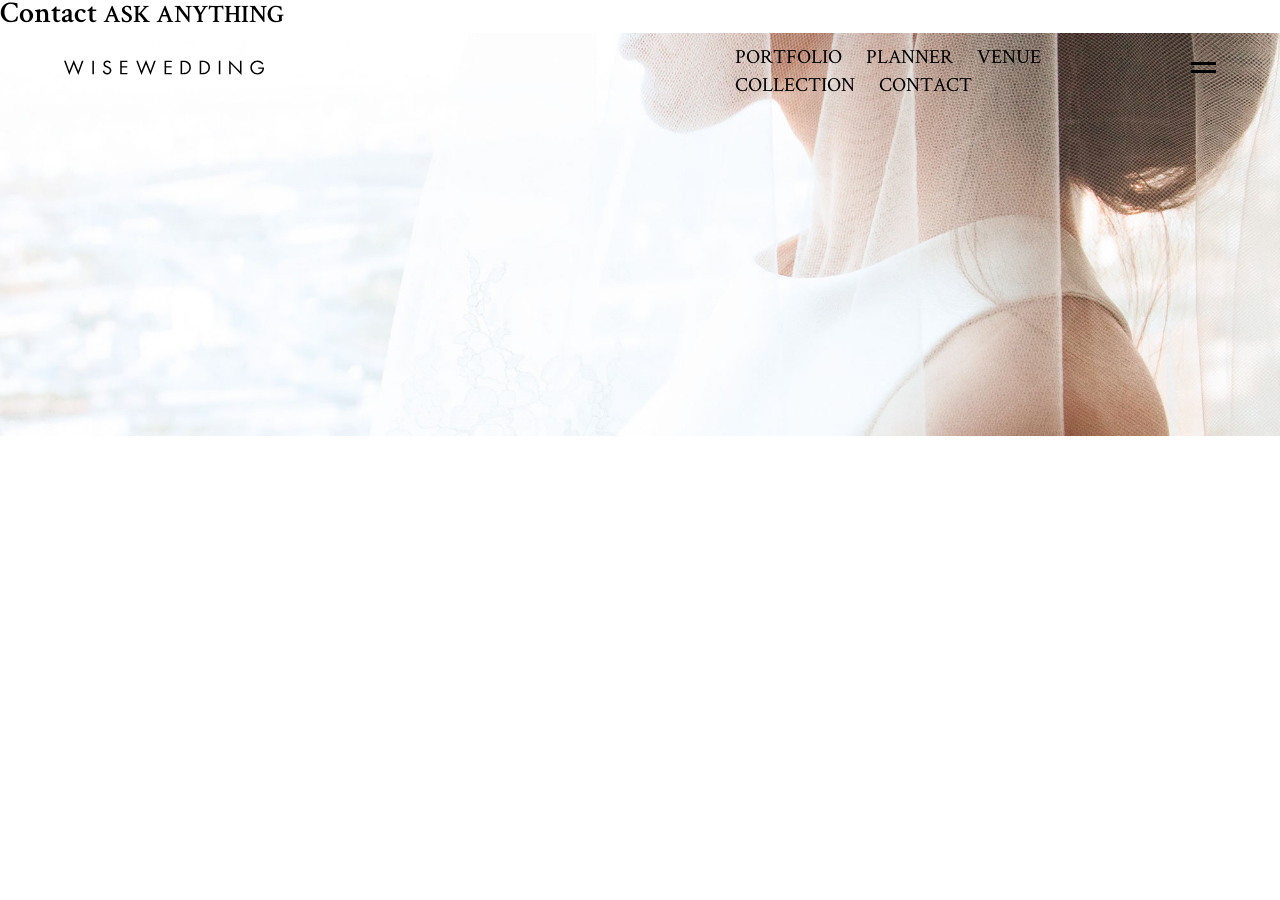
==== contact.html @ 1fada4c6 "2" ====
<!DOCTYPE html>
<html lang="en">
<head>
    <meta charset="UTF-8">
    <meta http-equiv="X-UA-Compatible" content="IE=edge">
    <meta name="viewport" content="width=device-width, initial-scale=1.0">
    <title>Document</title>
    <link href="css/contact.css" rel="stylesheet">
</head>
<body>

    <header>
        <div class="head">
            <h1><a href="#">LOGO</a></h1>
            <nav>
                <a href="#">PORTFOLIO</a>
                <a href="#">PLANNER</a>
                <a href="#">VENUE</a>
                <a href="#">COLLECTION</a>
                <a href="#">CONTACT</a>
            </nav>
            <div class="burger-menu">
                <span></span>
                <span></span>
            </div>
        </div>
    </header>
    <main>
        <div class="intro">
            <div class="contact">
                <h2>
                    Contact
                    <small>ASK ANYTHING</small>
                </h2>
            </div>
            <img src="img/img_intro.jpg" alt="사진1">
        </div>






    </main>
    <footer></footer>
</body>
</html>
---- css/contact.css ----
@font-face {
  font-family: WiseDidot;
  src: url(../font/39D93B_0_0.woff) format("woff");
  font-style: normal;
  font-weight: 500;
}

@font-face {
  font-family: "Crimson Text";
  src: url(../font/CrimsonText-Regular.woff) format("woff");
  font-style: normal;
  font-weight: 400;
}

@font-face {
  font-family: "Crimson Text";
  src: url(../font/CrimsonText-SemiBold.woff) format("woff");
  font-style: normal;
  font-weight: 500;
}

@font-face {
  font-family: "Noto Serif KR";
  src: url(../font/SourceHanSerifKR-Regular_subset.woff) format("woff");
  font-style: normal;
  font-weight: 400;
}

* {
  -webkit-box-sizing: border-box;
          box-sizing: border-box;
  font-family: "Crimson Text", "Noto Serif KR";
}

html, body {
  margin: 0;
  font-size: 20px;
}

h1, h2, h3, h4, h5, h6, figure, p {
  margin: 0;
}

a {
  text-decoration: none;
}

ul, li {
  list-style-type: none;
  padding: 0;
  margin: 0;
}

img {
  vertical-align: middle;
}

table {
  border-collapse: collapse;
}

header {
  position: fixed;
  left: 0;
  top: 0;
  width: 100%;
  padding: 30px 0;
  z-index: 9;
}

header .head {
  width: 90%;
  margin: 0 auto;
  display: -webkit-box;
  display: -ms-flexbox;
  display: flex;
  -webkit-box-pack: justify;
      -ms-flex-pack: justify;
          justify-content: space-between;
  -webkit-box-align: center;
      -ms-flex-align: center;
          align-items: center;
}

header .head h1 a {
  color: #fff;
  background: url("../img/img_logo1.svg") no-repeat;
  font-size: 0;
  width: 200px;
  height: 50px;
  display: inline-block;
}

header .head nav {
  margin-left: 40%;
}

header .head nav a {
  color: #000;
  padding: 10px;
}

header .head .burger-menu span {
  display: block;
  border-top: 3px solid #000;
  width: 25px;
  height: 8px;
}

main .intro img {
  width: 100%;
}
/*# sourceMappingURL=contact.css.map */
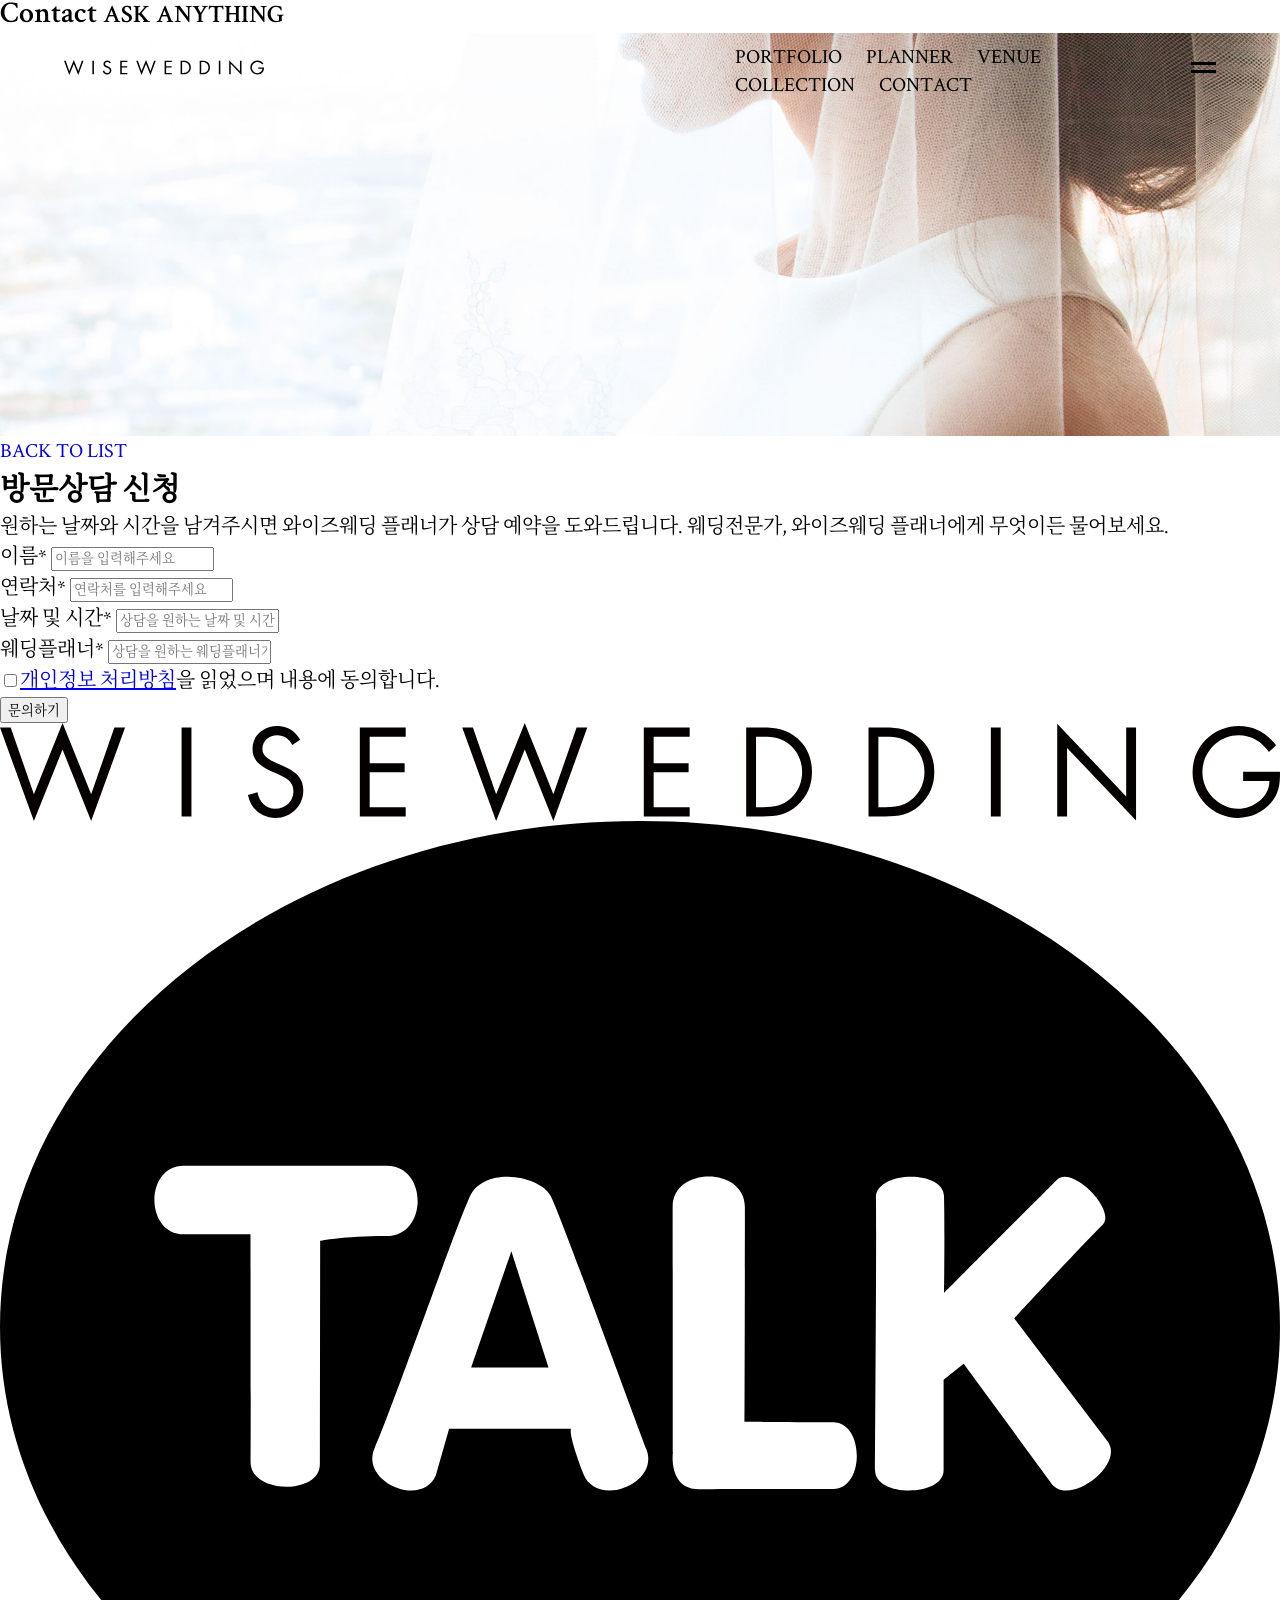
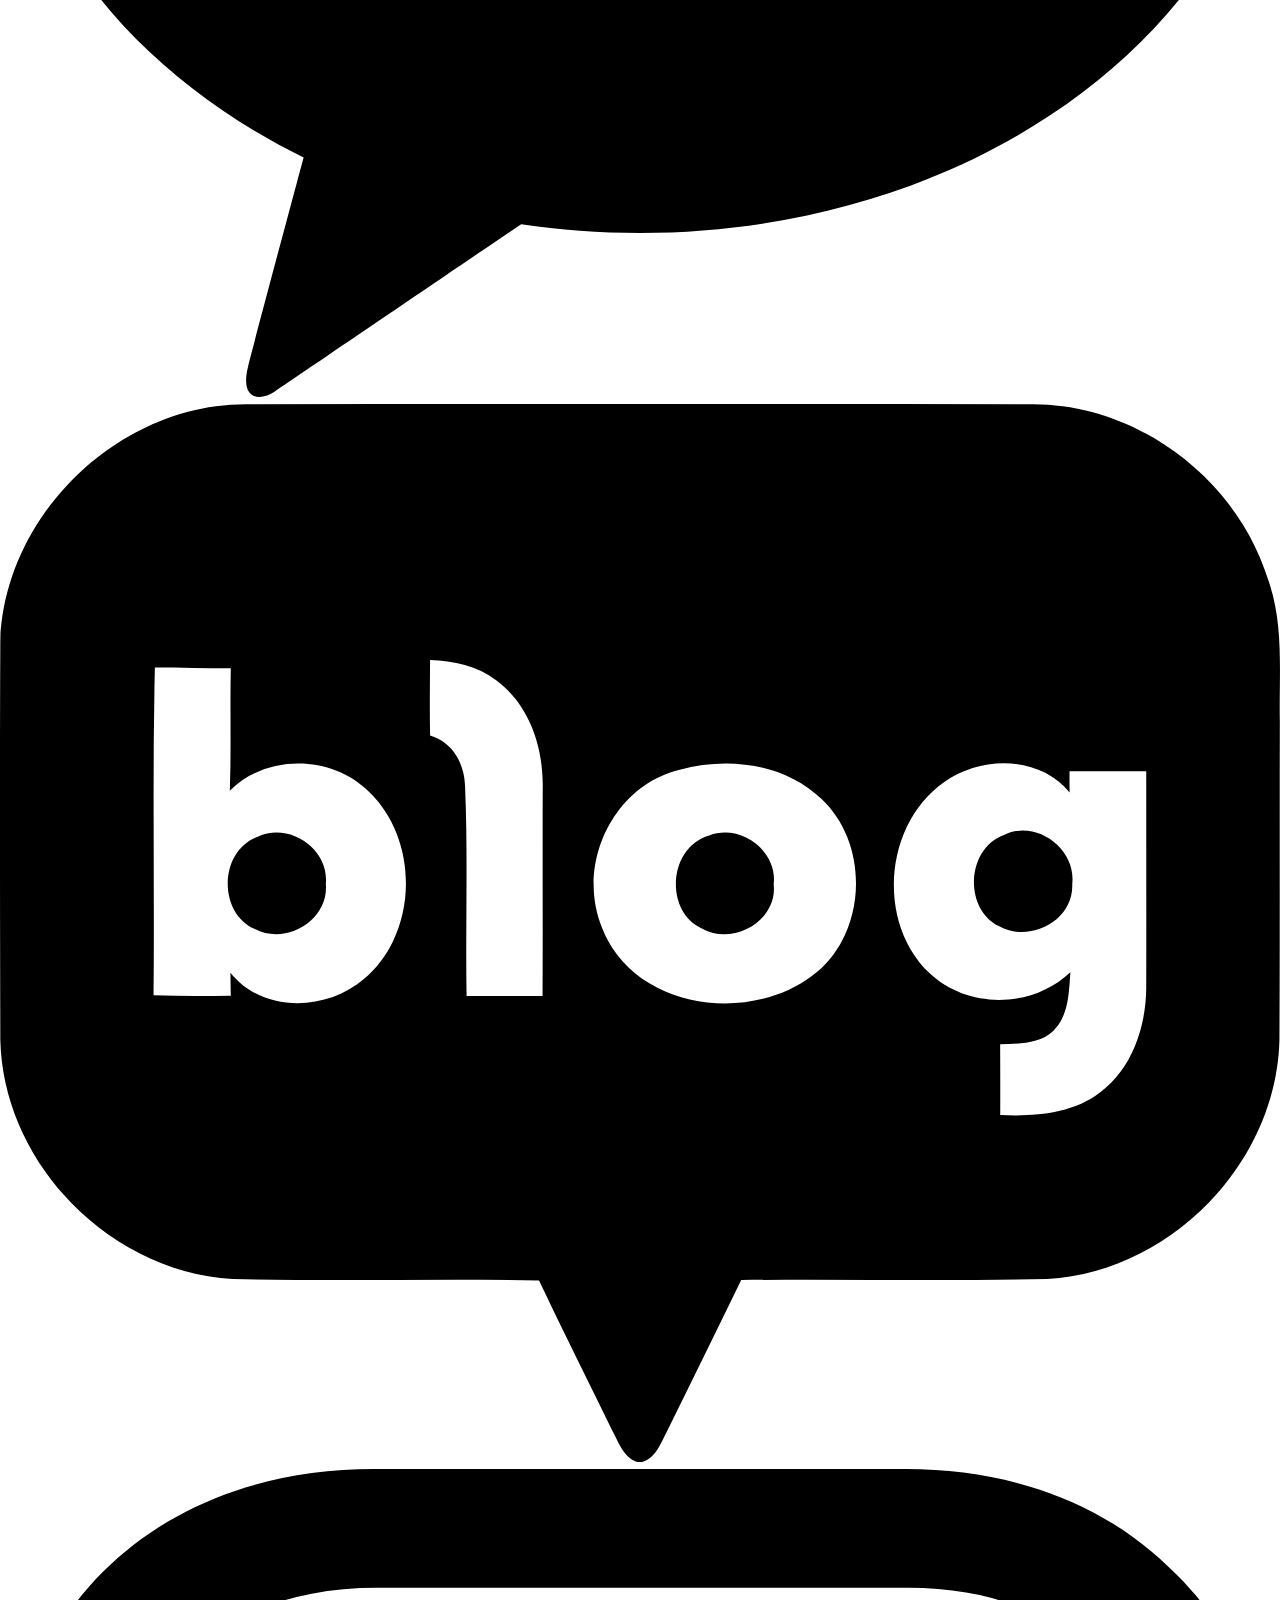
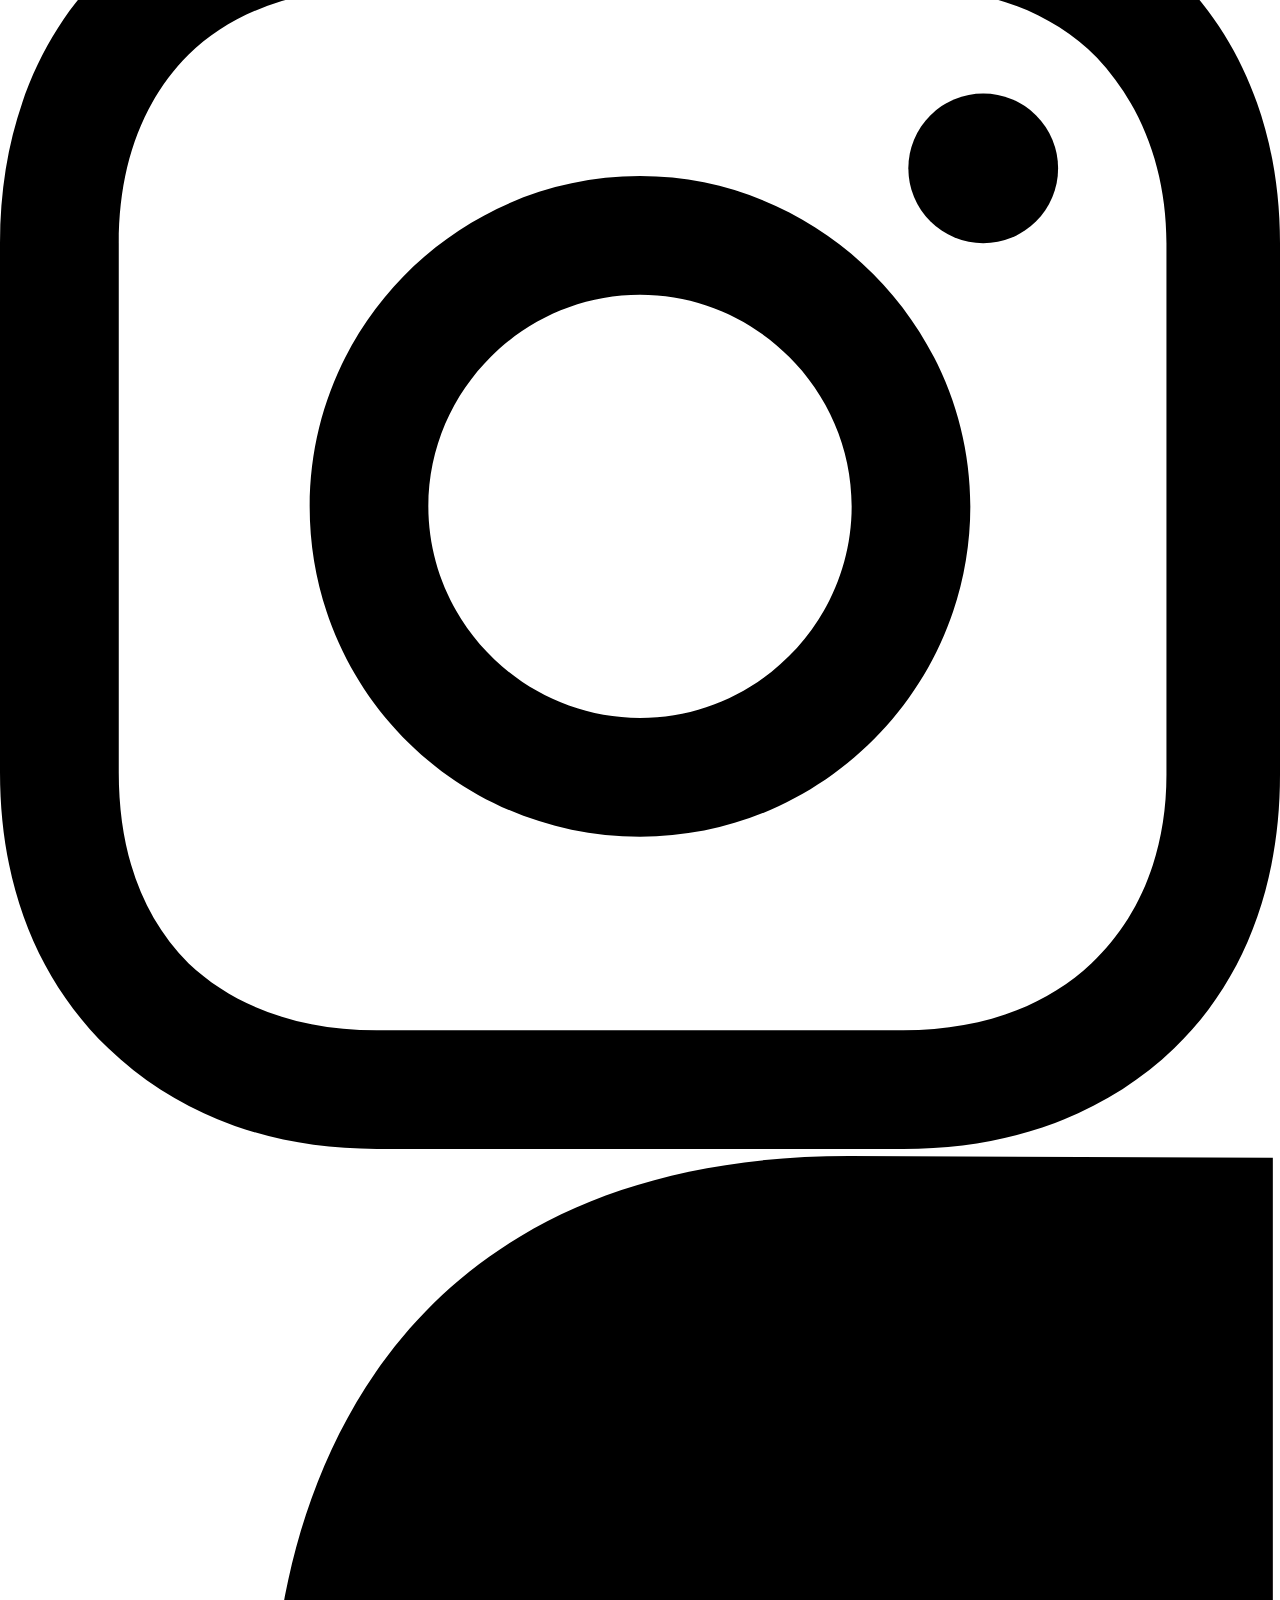
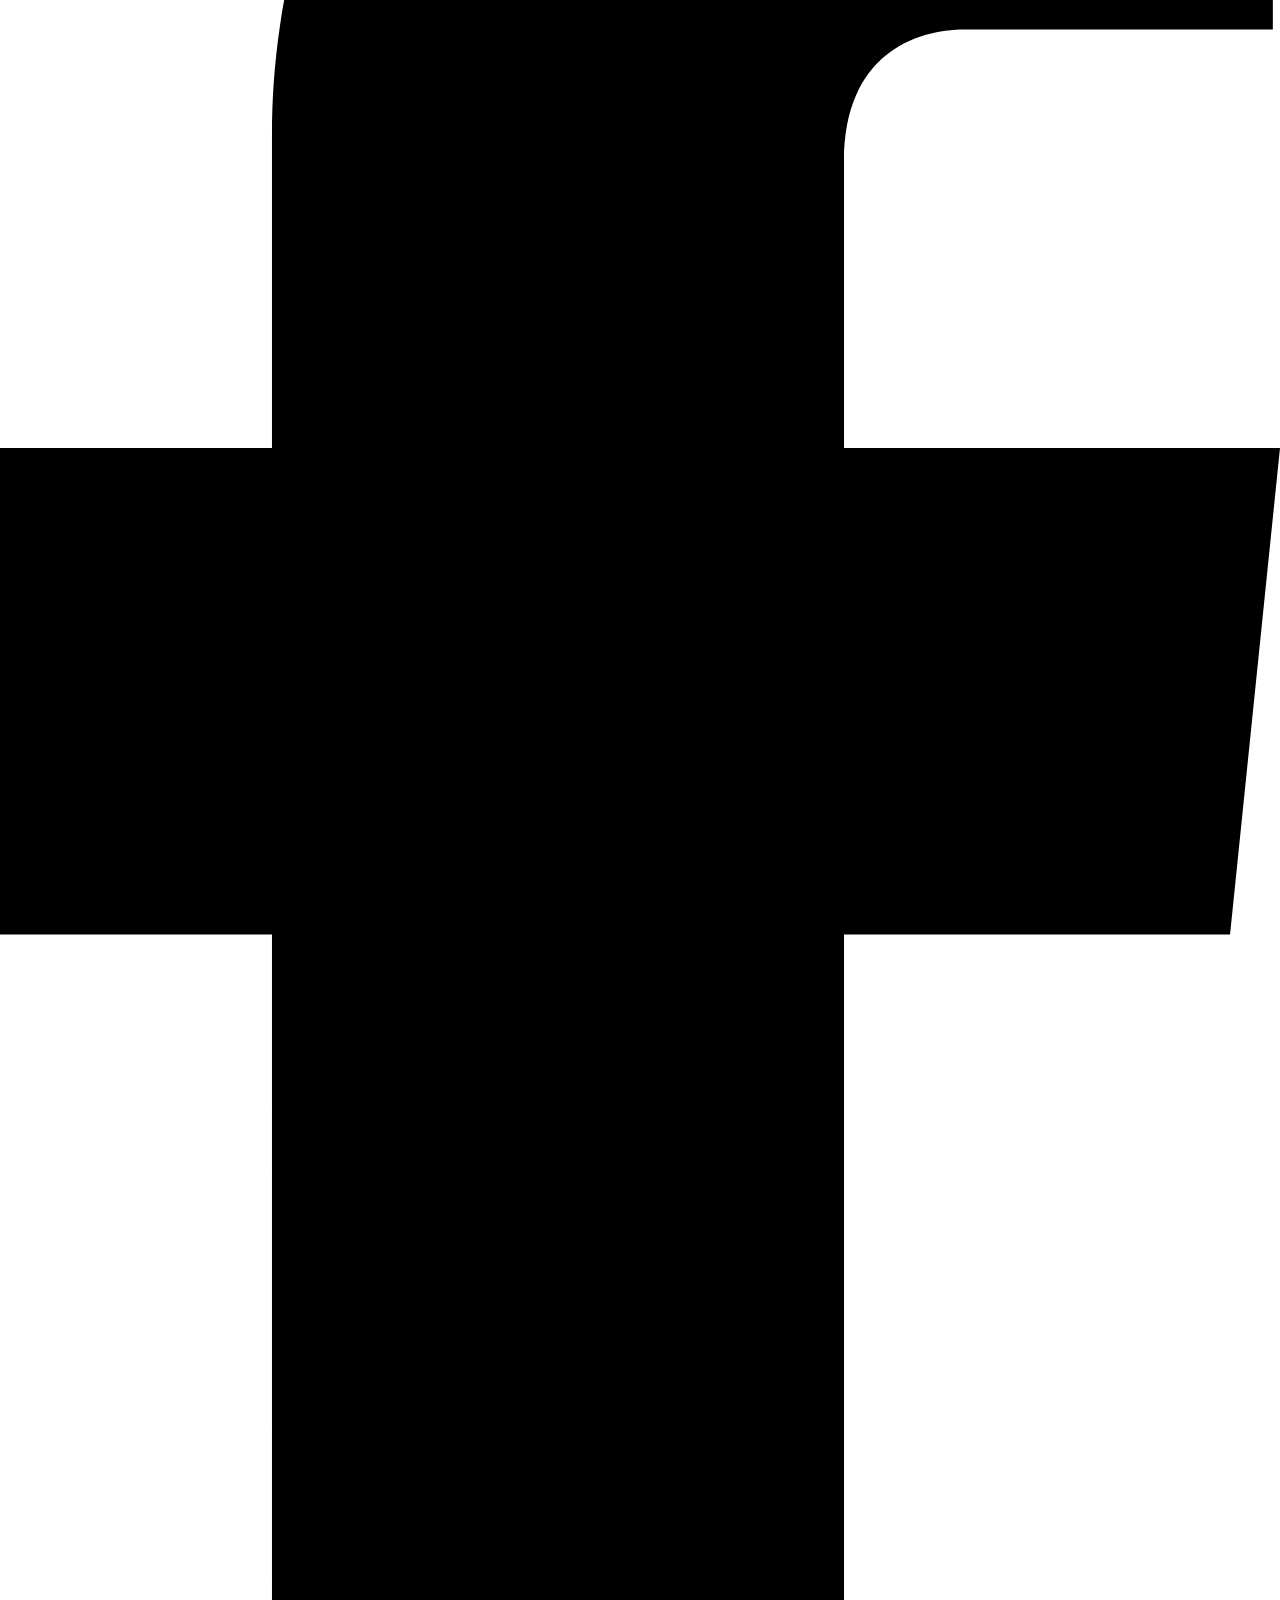
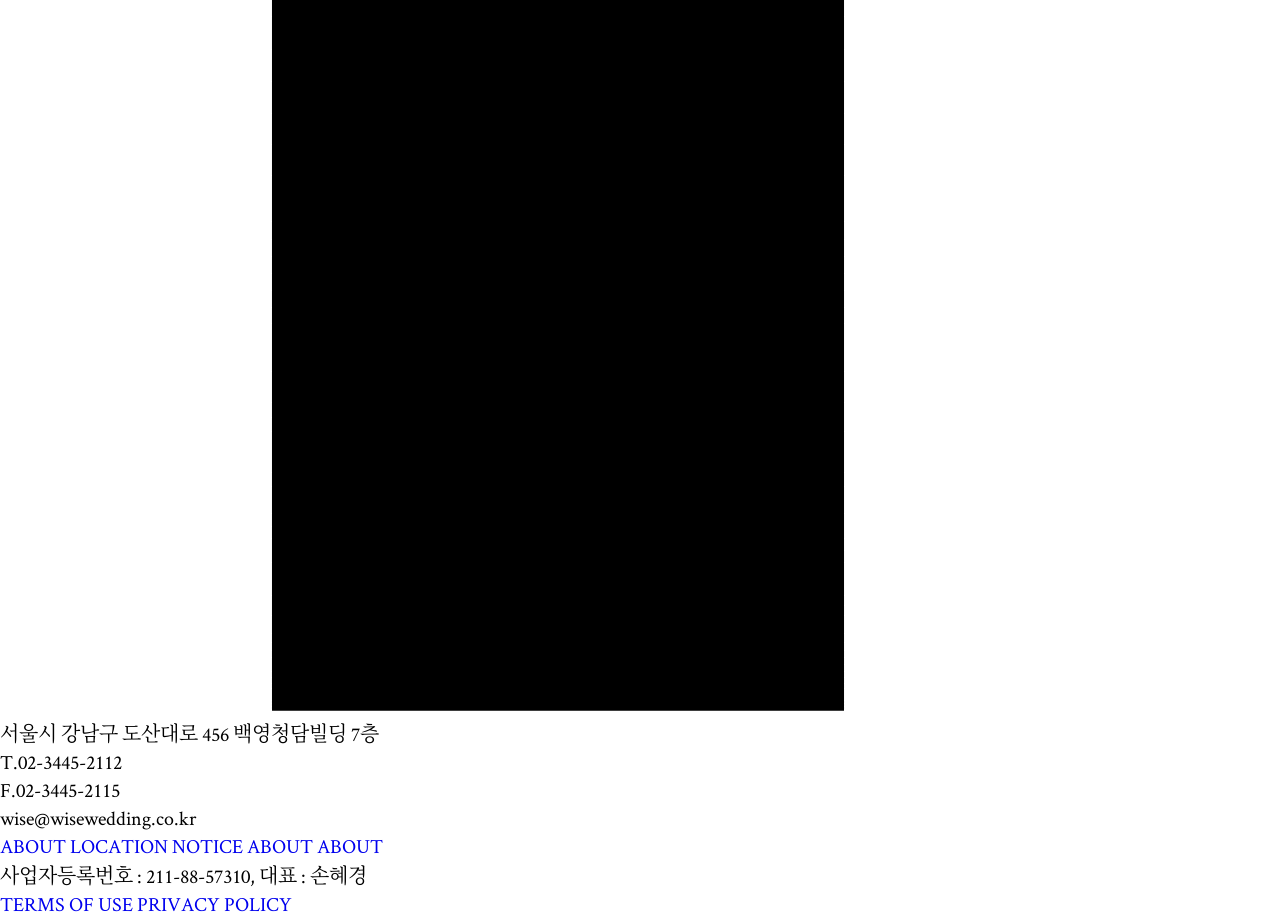
==== commit f53a2338: "Add files via upload" ====
--- a/contact.html
+++ b/contact.html
@@ -1,47 +1,189 @@
-<!DOCTYPE html>
-<html lang="en">
-<head>
-    <meta charset="UTF-8">
-    <meta http-equiv="X-UA-Compatible" content="IE=edge">
-    <meta name="viewport" content="width=device-width, initial-scale=1.0">
-    <title>Document</title>
-    <link href="css/contact.css" rel="stylesheet">
-</head>
-<body>
-
-    <header>
-        <div class="head">
-            <h1><a href="#">LOGO</a></h1>
-            <nav>
-                <a href="#">PORTFOLIO</a>
-                <a href="#">PLANNER</a>
-                <a href="#">VENUE</a>
-                <a href="#">COLLECTION</a>
-                <a href="#">CONTACT</a>
-            </nav>
-            <div class="burger-menu">
-                <span></span>
-                <span></span>
-            </div>
-        </div>
-    </header>
-    <main>
-        <div class="intro">
-            <div class="contact">
-                <h2>
-                    Contact
-                    <small>ASK ANYTHING</small>
-                </h2>
-            </div>
-            <img src="img/img_intro.jpg" alt="사진1">
-        </div>
-
-
-
-
-
-
-    </main>
-    <footer></footer>
-</body>
+<!DOCTYPE html>
+<html lang="en">
+<head>
+    <meta charset="UTF-8">
+    <meta http-equiv="X-UA-Compatible" content="IE=edge">
+    <meta name="viewport" content="width=device-width, initial-scale=1.0">
+    <title>Document</title>
+    <link href="css/contact.css" rel="stylesheet">
+</head>
+<body>
+
+    <header>
+        <div class="head">
+            <h1><a href="index.html">LOGO</a></h1>
+            <nav>
+                <a href="#">PORTFOLIO</a>
+                <a href="#">PLANNER</a>
+                <a href="#">VENUE</a>
+                <a href="#">COLLECTION</a>
+                <a href="#">CONTACT</a>
+            </nav>
+            <div class="burger-menu">
+                <span></span>
+                <span></span>
+            </div>
+        </div>
+    </header>
+
+    <main>
+        <div class="intro">
+            <div class="contact">
+                <h2>
+                    Contact
+                    <small>ASK ANYTHING</small>
+                </h2>
+            </div>
+            <figure><img src="img/img_intro.jpg" alt="사진1"></figure>
+        </div>
+        
+        <div class="back">
+            <a href="#">BACK TO LIST</a>
+        </div>
+
+        <div class="contact-form">
+            <div class="form-left">
+                <h2>방문상담 신청</h2>
+                <p>원하는 날짜와 시간을 남겨주시면 와이즈웨딩 플래너가 상담 예약을 
+                    도와드립니다. 웨딩전문가, 와이즈웨딩 플래너에게 무엇이든 물어보세요.</p>
+            </div>
+
+            <div class="form-right">
+                <form>
+                    <ul>
+                        <li>
+                            <label>이름*</label>
+                            <input type="text" placeholder="이름을 입력해주세요"></input>
+                        </li>
+                        <li>
+                            <label>연락처*</label>
+                            <input type="tel" placeholder="연락처를 입력해주세요"></input>
+                        </li>
+                        <li>
+                            <label>날짜 및 시간*</label>
+                            <input type="text" placeholder="상담을 원하는 날짜 및 시간을 입력해주세요"></input>
+                        </li>
+                        <li>
+                            <label>웨딩플래너*</label>
+                            <input type="text" placeholder="상담을 원하는 웨딩플래너가 있다면 입력해주세요"></input>
+                        </li>
+                        <label class="chk">
+                            <input type="checkbox" name="chk"><a target="_blank" href="http://www.wisewedding.co.kr/company/privacy.asp"><ins>개인정보 처리방침</a></ins>을 읽었으며 내용에 동의합니다.
+                        </label>
+                    </ul>
+                </form>
+                <div class="btn">
+                    <a href="#"><button>문의하기</button></a>
+                </div>
+            </div>
+        </div>
+    </main>
+    
+    
+    <footer>
+        <div class="container">
+            <div class="left">
+                <img src="./img/img_logo.svg" alt="로고1">
+                <nav>
+                    <a href="http://pf.kakao.com/_xbPJxhE" target="_blank" title="카카오톡">
+                        <svg version="1.0" id="footsns4" xmlns="http://www.w3.org/2000/svg" xmlns:xlink="http://www.w3.org/1999/xlink" x="0px" y="0px" viewBox="0 0 16 14.699" enable-background="new 0 0 16 14.699" xml:space="preserve">
+                        <g>
+                            <polygon points="5.889,6.831 6.856,6.831 6.392,5.378 	"></polygon>
+                            <path d="M8,0C3.581,0,0,2.832,0,6.324c0,2.273,1.518,4.266,3.795,5.381c-0.167,0.625-0.606,2.263-0.694,2.614
+                                c-0.108,0.435,0.16,0.429,0.335,0.312c0.137-0.092,2.192-1.489,3.079-2.091C6.996,12.611,7.493,12.649,8,12.649
+                                c4.418,0,8-2.832,8-6.325C16,2.832,12.418,0,8,0z M3.998,8.04c0.001,0.389-0.865,0.369-0.866-0.02
+                                c0.005-0.534-0.001-2.853-0.001-2.853H2.297c-0.488,0-0.49-0.857-0.001-0.857h2.536c0.518,0,0.518,0.878,0,0.878
+                                c-0.55,0-0.83,0.061-0.83,0.061L3.998,8.04z M7.29,8.157C7.087,7.622,7.14,7.598,7.14,7.598l-1.526,0L5.447,8.182
+                                C5.27,8.591,4.503,8.258,4.68,7.848c0.246-0.566,0.987-2.7,1.192-3.152C5.953,4.518,6.145,4.446,6.34,4.446
+                                c0.237,0,0.481,0.105,0.549,0.251c0.148,0.316,0.958,2.542,1.192,3.16C8.246,8.29,7.454,8.59,7.29,8.157z M10.417,8.349
+                                c-0.392,0-1.276,0.004-1.674,0.004c-0.398,0-0.331-0.465-0.331-0.465S8.409,5.552,8.408,4.826C8.407,4.571,8.634,4.444,8.86,4.444
+                                c0.225,0,0.45,0.127,0.451,0.381C9.312,5.35,9.308,7.511,9.308,7.511s0.715,0.004,1.107,0.004
+                                C10.807,7.515,10.809,8.349,10.417,8.349z M13.145,8.284l-1.099-1.5l-0.251,0.202c0,0,0,0.741,0,1.131
+                                c0,0.336-0.856,0.337-0.856,0.001c0-0.213,0.019-3.088,0.01-3.406c-0.005-0.175,0.221-0.266,0.44-0.266
+                                c0.206,0,0.406,0.079,0.411,0.243C11.811,5.119,11.8,5.899,11.8,5.899s1.24-1.242,1.417-1.417c0.182-0.181,0.747,0.387,0.564,0.568
+                                c-0.312,0.31-1.104,1.167-1.104,1.167l1.167,1.537C14.066,8.047,13.367,8.577,13.145,8.284z"></path>
+                        </g>
+                        </svg>				   
+                    </a>
+                    <a href="https://blog.naver.com/happywisewed" target="_blank" title="블로그">
+                        <svg version="1.0" id="footsns3" xmlns="http://www.w3.org/2000/svg" xmlns:xlink="http://www.w3.org/1999/xlink" x="0px" y="0px" viewBox="0 0 16 13.233" enable-background="new 0 0 16 13.233" xml:space="preserve">
+                       <g>
+                           <path d="M12.557,5.383c-0.474,0.163-0.518,0.919-0.074,1.143c0.383,0.217,0.941-0.064,0.92-0.525
+                               C13.455,5.562,12.959,5.195,12.557,5.383z"></path>
+                           <path d="M8.866,5.393C8.364,5.532,8.297,6.32,8.761,6.549c0.385,0.232,0.962-0.081,0.91-0.545
+                               C9.722,5.583,9.254,5.244,8.866,5.393z"></path>
+                           <path d="M3.221,5.41C2.74,5.58,2.717,6.358,3.185,6.563c0.389,0.207,0.926-0.11,0.888-0.562
+                               C4.116,5.561,3.618,5.224,3.221,5.41z"></path>
+                           <path d="M15.858,2.214c-0.38-1.26-1.621-2.211-2.944-2.212c-3.276-0.003-6.553-0.003-9.83,0
+                               c-1.586-0.008-3.017,1.367-3.08,2.949c-0.008,1.665-0.004,3.332,0,4.998c0.036,1.538,1.368,2.903,2.904,2.988
+                               c1.276,0.031,2.553-0.005,3.83,0.018c0.295,0.629,0.611,1.249,0.915,1.876c0.084,0.157,0.145,0.357,0.342,0.402
+                               c0.201-0.038,0.262-0.241,0.346-0.397c0.308-0.628,0.619-1.254,0.924-1.885c1.275-0.014,2.551,0.014,3.827-0.014
+                               c1.534-0.085,2.862-1.448,2.901-2.984C16,6.624,15.994,5.295,15.998,3.966C15.986,3.381,16.053,2.779,15.858,2.214z M4.548,7.189
+                               C4.084,7.591,3.281,7.615,2.88,7.109c0.002,0.073,0.004,0.217,0.006,0.289C2.564,7.402,2.24,7.405,1.919,7.392
+                               c0.014-1.366-0.016-2.733,0.017-4.098c0.317,0.01,0.633,0.006,0.949,0.01c-0.011,0.51,0.006,1.021-0.012,1.531
+                               c0.464-0.466,1.284-0.447,1.742,0.016C5.248,5.461,5.227,6.621,4.548,7.189z M6.782,7.399C6.465,7.402,6.148,7.402,5.832,7.4
+                               C5.818,6.534,5.85,5.666,5.814,4.8c0.002-0.286-0.149-0.572-0.438-0.655c-0.006-0.315-0.002-0.629,0-0.944
+                               C5.669,3.21,5.967,3.274,6.202,3.454C6.619,3.758,6.795,4.299,6.784,4.8C6.781,5.667,6.786,6.534,6.782,7.399z M10.152,7.148
+                               C9.347,7.758,7.92,7.559,7.529,6.555C7.198,5.769,7.655,4.774,8.498,4.572c0.598-0.169,1.307-0.077,1.769,0.364
+                               C10.884,5.513,10.838,6.642,10.152,7.148z M14.328,7.3c-0.004,0.488-0.176,1.011-0.582,1.31c-0.353,0.267-0.817,0.297-1.243,0.278
+                               c0.001-0.295,0-0.589-0.001-0.884c0.225-0.01,0.486,0.001,0.663-0.166c0.196-0.19,0.196-0.481,0.215-0.735
+                               c-0.478,0.453-1.282,0.466-1.762,0.011c-0.668-0.631-0.566-1.869,0.19-2.391c0.462-0.328,1.182-0.328,1.563,0.132
+                               c-0.002-0.066-0.002-0.197-0.002-0.263c0.319-0.003,0.639-0.003,0.959,0C14.328,5.494,14.33,6.397,14.328,7.3z"></path>
+                       </g>
+                        </svg>
+                    </a>
+                    <a href="https://www.instagram.com/wiseweddingplanner/" target="_blank" title="인스타그램">
+                        <svg version="1.0" id="footsns2" xmlns="http://www.w3.org/2000/svg" xmlns:xlink="http://www.w3.org/1999/xlink" x="0px" y="0px" viewBox="0 0 14 14" enable-background="new 0 0 14 14" xml:space="preserve">
+                       <g>
+                           <path d="M7,3.359c-1.976,0-3.613,1.609-3.613,3.613S4.996,10.585,7,10.585s3.613-1.637,3.613-3.613
+                               S8.976,3.359,7,3.359z M7,9.286c-1.27,0-2.315-1.044-2.315-2.315S5.73,4.657,7,4.657s2.315,1.044,2.315,2.315S8.27,9.286,7,9.286z"></path>
+                           <circle cx="10.754" cy="3.274" r="0.819"></circle>
+                           <path d="M12.871,1.157C12.137,0.395,11.093,0,9.907,0H4.093C1.637,0,0,1.637,0,4.093v5.786
+                               c0,1.214,0.395,2.258,1.185,3.02C1.948,13.633,2.964,14,4.121,14h5.758c1.214,0,2.23-0.395,2.964-1.101
+                               C13.605,12.165,14,11.121,14,9.907V4.093C14,2.907,13.605,1.891,12.871,1.157z M12.758,9.907c0,0.875-0.31,1.581-0.819,2.06
+                               c-0.508,0.48-1.214,0.734-2.06,0.734H4.121c-0.847,0-1.552-0.254-2.06-0.734c-0.508-0.508-0.762-1.214-0.762-2.089V4.093
+                               c0-0.847,0.254-1.552,0.762-2.06c0.48-0.48,1.214-0.734,2.06-0.734h5.815c0.847,0,1.552,0.254,2.06,0.762
+                               c0.48,0.508,0.762,1.214,0.762,2.032V9.907L12.758,9.907z"></path>
+                       </g>
+                        </svg>				   
+                    </a>
+                    <a href="https://www.facebook.com/Wisewedding/" target="_blank" title="페이스북">
+                        <svg version="1.0" id="footsns1" xmlns="http://www.w3.org/2000/svg" xmlns:xlink="http://www.w3.org/1999/xlink" x="0px" y="0px" viewBox="0 0 6.97 15" enable-background="new 0 0 6.97 15" xml:space="preserve">
+                       <path d="M6.97,4.857H4.596V3.3c0-0.585,0.387-0.721,0.66-0.721c0.272,0,1.675,0,1.675,0v-2.57L4.625,0
+                           C2.064,0,1.481,1.917,1.481,3.144v1.713H0v2.649h1.481c0,3.399,0,7.494,0,7.494h3.115c0,0,0-4.136,0-7.494h2.102L6.97,4.857z"></path>
+                        </svg>				   
+                    </a>
+                    
+                </nav>
+            </div>
+            
+            <div class="right">
+                <div>
+                    <p>
+                        서울시 강남구 도산대로 456 백영청담빌딩 7층<br>
+                        T.02-3445-2112<br>
+                        F.02-3445-2115<br>
+                        wise@wisewedding.co.kr<br>
+                    </p>
+                    <nav>
+                        <a href="#">ABOUT</a>
+                        <a href="#">LOCATION</a>
+                        <a href="#">NOTICE</a>
+                        <a href="#">ABOUT</a>
+                        <a href="#">ABOUT</a>
+                    </nav>
+                </div>
+                <div class="end">
+                    <p>사업자등록번호 : 211-88-57310, 대표 : 손혜경</p>
+                    <p>
+                        <a href=#>TERMS OF USE</a> 
+                        <a href=#>PRIVACY POLICY</a>
+                    </p>
+                </div>
+            </div>
+
+            
+        </div>    
+    </footer>
+</body>
 </html>
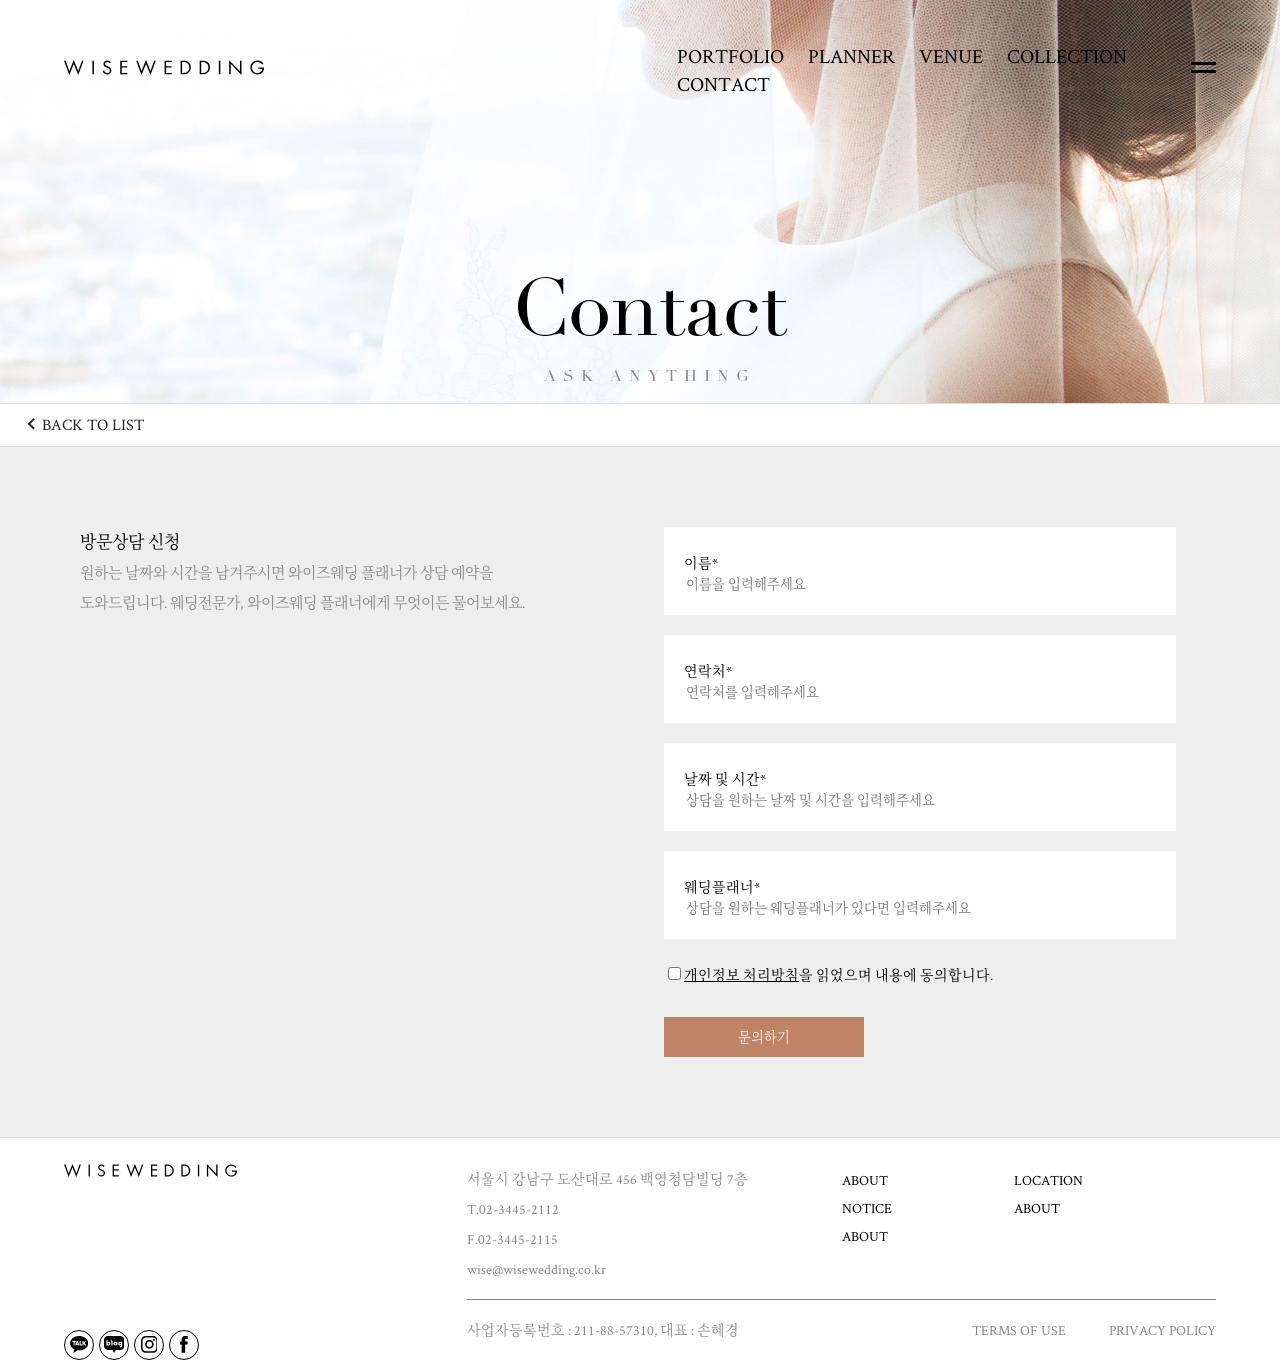
==== commit ab673736: "22" ====
--- a/contact.html
+++ b/contact.html
@@ -1,189 +1,189 @@
-<!DOCTYPE html>
-<html lang="en">
-<head>
-    <meta charset="UTF-8">
-    <meta http-equiv="X-UA-Compatible" content="IE=edge">
-    <meta name="viewport" content="width=device-width, initial-scale=1.0">
-    <title>Document</title>
-    <link href="css/contact.css" rel="stylesheet">
-</head>
-<body>
-
-    <header>
-        <div class="head">
-            <h1><a href="index.html">LOGO</a></h1>
-            <nav>
-                <a href="#">PORTFOLIO</a>
-                <a href="#">PLANNER</a>
-                <a href="#">VENUE</a>
-                <a href="#">COLLECTION</a>
-                <a href="#">CONTACT</a>
-            </nav>
-            <div class="burger-menu">
-                <span></span>
-                <span></span>
-            </div>
-        </div>
-    </header>
-
-    <main>
-        <div class="intro">
-            <div class="contact">
-                <h2>
-                    Contact
-                    <small>ASK ANYTHING</small>
-                </h2>
-            </div>
-            <figure><img src="img/img_intro.jpg" alt="사진1"></figure>
-        </div>
-        
-        <div class="back">
-            <a href="#">BACK TO LIST</a>
-        </div>
-
-        <div class="contact-form">
-            <div class="form-left">
-                <h2>방문상담 신청</h2>
-                <p>원하는 날짜와 시간을 남겨주시면 와이즈웨딩 플래너가 상담 예약을 
-                    도와드립니다. 웨딩전문가, 와이즈웨딩 플래너에게 무엇이든 물어보세요.</p>
-            </div>
-
-            <div class="form-right">
-                <form>
-                    <ul>
-                        <li>
-                            <label>이름*</label>
-                            <input type="text" placeholder="이름을 입력해주세요"></input>
-                        </li>
-                        <li>
-                            <label>연락처*</label>
-                            <input type="tel" placeholder="연락처를 입력해주세요"></input>
-                        </li>
-                        <li>
-                            <label>날짜 및 시간*</label>
-                            <input type="text" placeholder="상담을 원하는 날짜 및 시간을 입력해주세요"></input>
-                        </li>
-                        <li>
-                            <label>웨딩플래너*</label>
-                            <input type="text" placeholder="상담을 원하는 웨딩플래너가 있다면 입력해주세요"></input>
-                        </li>
-                        <label class="chk">
-                            <input type="checkbox" name="chk"><a target="_blank" href="http://www.wisewedding.co.kr/company/privacy.asp"><ins>개인정보 처리방침</a></ins>을 읽었으며 내용에 동의합니다.
-                        </label>
-                    </ul>
-                </form>
-                <div class="btn">
-                    <a href="#"><button>문의하기</button></a>
-                </div>
-            </div>
-        </div>
-    </main>
-    
-    
-    <footer>
-        <div class="container">
-            <div class="left">
-                <img src="./img/img_logo.svg" alt="로고1">
-                <nav>
-                    <a href="http://pf.kakao.com/_xbPJxhE" target="_blank" title="카카오톡">
-                        <svg version="1.0" id="footsns4" xmlns="http://www.w3.org/2000/svg" xmlns:xlink="http://www.w3.org/1999/xlink" x="0px" y="0px" viewBox="0 0 16 14.699" enable-background="new 0 0 16 14.699" xml:space="preserve">
-                        <g>
-                            <polygon points="5.889,6.831 6.856,6.831 6.392,5.378 	"></polygon>
-                            <path d="M8,0C3.581,0,0,2.832,0,6.324c0,2.273,1.518,4.266,3.795,5.381c-0.167,0.625-0.606,2.263-0.694,2.614
-                                c-0.108,0.435,0.16,0.429,0.335,0.312c0.137-0.092,2.192-1.489,3.079-2.091C6.996,12.611,7.493,12.649,8,12.649
-                                c4.418,0,8-2.832,8-6.325C16,2.832,12.418,0,8,0z M3.998,8.04c0.001,0.389-0.865,0.369-0.866-0.02
-                                c0.005-0.534-0.001-2.853-0.001-2.853H2.297c-0.488,0-0.49-0.857-0.001-0.857h2.536c0.518,0,0.518,0.878,0,0.878
-                                c-0.55,0-0.83,0.061-0.83,0.061L3.998,8.04z M7.29,8.157C7.087,7.622,7.14,7.598,7.14,7.598l-1.526,0L5.447,8.182
-                                C5.27,8.591,4.503,8.258,4.68,7.848c0.246-0.566,0.987-2.7,1.192-3.152C5.953,4.518,6.145,4.446,6.34,4.446
-                                c0.237,0,0.481,0.105,0.549,0.251c0.148,0.316,0.958,2.542,1.192,3.16C8.246,8.29,7.454,8.59,7.29,8.157z M10.417,8.349
-                                c-0.392,0-1.276,0.004-1.674,0.004c-0.398,0-0.331-0.465-0.331-0.465S8.409,5.552,8.408,4.826C8.407,4.571,8.634,4.444,8.86,4.444
-                                c0.225,0,0.45,0.127,0.451,0.381C9.312,5.35,9.308,7.511,9.308,7.511s0.715,0.004,1.107,0.004
-                                C10.807,7.515,10.809,8.349,10.417,8.349z M13.145,8.284l-1.099-1.5l-0.251,0.202c0,0,0,0.741,0,1.131
-                                c0,0.336-0.856,0.337-0.856,0.001c0-0.213,0.019-3.088,0.01-3.406c-0.005-0.175,0.221-0.266,0.44-0.266
-                                c0.206,0,0.406,0.079,0.411,0.243C11.811,5.119,11.8,5.899,11.8,5.899s1.24-1.242,1.417-1.417c0.182-0.181,0.747,0.387,0.564,0.568
-                                c-0.312,0.31-1.104,1.167-1.104,1.167l1.167,1.537C14.066,8.047,13.367,8.577,13.145,8.284z"></path>
-                        </g>
-                        </svg>				   
-                    </a>
-                    <a href="https://blog.naver.com/happywisewed" target="_blank" title="블로그">
-                        <svg version="1.0" id="footsns3" xmlns="http://www.w3.org/2000/svg" xmlns:xlink="http://www.w3.org/1999/xlink" x="0px" y="0px" viewBox="0 0 16 13.233" enable-background="new 0 0 16 13.233" xml:space="preserve">
-                       <g>
-                           <path d="M12.557,5.383c-0.474,0.163-0.518,0.919-0.074,1.143c0.383,0.217,0.941-0.064,0.92-0.525
-                               C13.455,5.562,12.959,5.195,12.557,5.383z"></path>
-                           <path d="M8.866,5.393C8.364,5.532,8.297,6.32,8.761,6.549c0.385,0.232,0.962-0.081,0.91-0.545
-                               C9.722,5.583,9.254,5.244,8.866,5.393z"></path>
-                           <path d="M3.221,5.41C2.74,5.58,2.717,6.358,3.185,6.563c0.389,0.207,0.926-0.11,0.888-0.562
-                               C4.116,5.561,3.618,5.224,3.221,5.41z"></path>
-                           <path d="M15.858,2.214c-0.38-1.26-1.621-2.211-2.944-2.212c-3.276-0.003-6.553-0.003-9.83,0
-                               c-1.586-0.008-3.017,1.367-3.08,2.949c-0.008,1.665-0.004,3.332,0,4.998c0.036,1.538,1.368,2.903,2.904,2.988
-                               c1.276,0.031,2.553-0.005,3.83,0.018c0.295,0.629,0.611,1.249,0.915,1.876c0.084,0.157,0.145,0.357,0.342,0.402
-                               c0.201-0.038,0.262-0.241,0.346-0.397c0.308-0.628,0.619-1.254,0.924-1.885c1.275-0.014,2.551,0.014,3.827-0.014
-                               c1.534-0.085,2.862-1.448,2.901-2.984C16,6.624,15.994,5.295,15.998,3.966C15.986,3.381,16.053,2.779,15.858,2.214z M4.548,7.189
-                               C4.084,7.591,3.281,7.615,2.88,7.109c0.002,0.073,0.004,0.217,0.006,0.289C2.564,7.402,2.24,7.405,1.919,7.392
-                               c0.014-1.366-0.016-2.733,0.017-4.098c0.317,0.01,0.633,0.006,0.949,0.01c-0.011,0.51,0.006,1.021-0.012,1.531
-                               c0.464-0.466,1.284-0.447,1.742,0.016C5.248,5.461,5.227,6.621,4.548,7.189z M6.782,7.399C6.465,7.402,6.148,7.402,5.832,7.4
-                               C5.818,6.534,5.85,5.666,5.814,4.8c0.002-0.286-0.149-0.572-0.438-0.655c-0.006-0.315-0.002-0.629,0-0.944
-                               C5.669,3.21,5.967,3.274,6.202,3.454C6.619,3.758,6.795,4.299,6.784,4.8C6.781,5.667,6.786,6.534,6.782,7.399z M10.152,7.148
-                               C9.347,7.758,7.92,7.559,7.529,6.555C7.198,5.769,7.655,4.774,8.498,4.572c0.598-0.169,1.307-0.077,1.769,0.364
-                               C10.884,5.513,10.838,6.642,10.152,7.148z M14.328,7.3c-0.004,0.488-0.176,1.011-0.582,1.31c-0.353,0.267-0.817,0.297-1.243,0.278
-                               c0.001-0.295,0-0.589-0.001-0.884c0.225-0.01,0.486,0.001,0.663-0.166c0.196-0.19,0.196-0.481,0.215-0.735
-                               c-0.478,0.453-1.282,0.466-1.762,0.011c-0.668-0.631-0.566-1.869,0.19-2.391c0.462-0.328,1.182-0.328,1.563,0.132
-                               c-0.002-0.066-0.002-0.197-0.002-0.263c0.319-0.003,0.639-0.003,0.959,0C14.328,5.494,14.33,6.397,14.328,7.3z"></path>
-                       </g>
-                        </svg>
-                    </a>
-                    <a href="https://www.instagram.com/wiseweddingplanner/" target="_blank" title="인스타그램">
-                        <svg version="1.0" id="footsns2" xmlns="http://www.w3.org/2000/svg" xmlns:xlink="http://www.w3.org/1999/xlink" x="0px" y="0px" viewBox="0 0 14 14" enable-background="new 0 0 14 14" xml:space="preserve">
-                       <g>
-                           <path d="M7,3.359c-1.976,0-3.613,1.609-3.613,3.613S4.996,10.585,7,10.585s3.613-1.637,3.613-3.613
-                               S8.976,3.359,7,3.359z M7,9.286c-1.27,0-2.315-1.044-2.315-2.315S5.73,4.657,7,4.657s2.315,1.044,2.315,2.315S8.27,9.286,7,9.286z"></path>
-                           <circle cx="10.754" cy="3.274" r="0.819"></circle>
-                           <path d="M12.871,1.157C12.137,0.395,11.093,0,9.907,0H4.093C1.637,0,0,1.637,0,4.093v5.786
-                               c0,1.214,0.395,2.258,1.185,3.02C1.948,13.633,2.964,14,4.121,14h5.758c1.214,0,2.23-0.395,2.964-1.101
-                               C13.605,12.165,14,11.121,14,9.907V4.093C14,2.907,13.605,1.891,12.871,1.157z M12.758,9.907c0,0.875-0.31,1.581-0.819,2.06
-                               c-0.508,0.48-1.214,0.734-2.06,0.734H4.121c-0.847,0-1.552-0.254-2.06-0.734c-0.508-0.508-0.762-1.214-0.762-2.089V4.093
-                               c0-0.847,0.254-1.552,0.762-2.06c0.48-0.48,1.214-0.734,2.06-0.734h5.815c0.847,0,1.552,0.254,2.06,0.762
-                               c0.48,0.508,0.762,1.214,0.762,2.032V9.907L12.758,9.907z"></path>
-                       </g>
-                        </svg>				   
-                    </a>
-                    <a href="https://www.facebook.com/Wisewedding/" target="_blank" title="페이스북">
-                        <svg version="1.0" id="footsns1" xmlns="http://www.w3.org/2000/svg" xmlns:xlink="http://www.w3.org/1999/xlink" x="0px" y="0px" viewBox="0 0 6.97 15" enable-background="new 0 0 6.97 15" xml:space="preserve">
-                       <path d="M6.97,4.857H4.596V3.3c0-0.585,0.387-0.721,0.66-0.721c0.272,0,1.675,0,1.675,0v-2.57L4.625,0
-                           C2.064,0,1.481,1.917,1.481,3.144v1.713H0v2.649h1.481c0,3.399,0,7.494,0,7.494h3.115c0,0,0-4.136,0-7.494h2.102L6.97,4.857z"></path>
-                        </svg>				   
-                    </a>
-                    
-                </nav>
-            </div>
-            
-            <div class="right">
-                <div>
-                    <p>
-                        서울시 강남구 도산대로 456 백영청담빌딩 7층<br>
-                        T.02-3445-2112<br>
-                        F.02-3445-2115<br>
-                        wise@wisewedding.co.kr<br>
-                    </p>
-                    <nav>
-                        <a href="#">ABOUT</a>
-                        <a href="#">LOCATION</a>
-                        <a href="#">NOTICE</a>
-                        <a href="#">ABOUT</a>
-                        <a href="#">ABOUT</a>
-                    </nav>
-                </div>
-                <div class="end">
-                    <p>사업자등록번호 : 211-88-57310, 대표 : 손혜경</p>
-                    <p>
-                        <a href=#>TERMS OF USE</a> 
-                        <a href=#>PRIVACY POLICY</a>
-                    </p>
-                </div>
-            </div>
-
-            
-        </div>    
-    </footer>
-</body>
+<!DOCTYPE html>
+<html lang="en">
+<head>
+    <meta charset="UTF-8">
+    <meta http-equiv="X-UA-Compatible" content="IE=edge">
+    <meta name="viewport" content="width=device-width, initial-scale=1.0">
+    <title>Document</title>
+    <link href="css/contact.css" rel="stylesheet">
+</head>
+<body>
+
+    <header>
+        <div class="head">
+            <h1><a href="index.html">LOGO</a></h1>
+            <nav>
+                <a href="#">PORTFOLIO</a>
+                <a href="#">PLANNER</a>
+                <a href="#">VENUE</a>
+                <a href="#">COLLECTION</a>
+                <a href="#">CONTACT</a>
+            </nav>
+            <div class="burger-menu">
+                <span></span>
+                <span></span>
+            </div>
+        </div>
+    </header>
+
+    <main>
+        <div class="intro">
+            <div class="contact">
+                <h2>
+                    Contact
+                    <small>ASK ANYTHING</small>
+                </h2>
+            </div>
+            <figure><img src="img/img_intro.jpg" alt="사진1"></figure>
+        </div>
+        
+        <div class="back">
+            <a href="#">BACK TO LIST</a>
+        </div>
+
+        <div class="contact-form">
+            <div class="form-left">
+                <h2>방문상담 신청</h2>
+                <p>원하는 날짜와 시간을 남겨주시면 와이즈웨딩 플래너가 상담 예약을 
+                    도와드립니다. 웨딩전문가, 와이즈웨딩 플래너에게 무엇이든 물어보세요.</p>
+            </div>
+
+            <div class="form-right">
+                <form>
+                    <ul>
+                        <li>
+                            <label>이름*</label>
+                            <input type="text" placeholder="이름을 입력해주세요"></input>
+                        </li>
+                        <li>
+                            <label>연락처*</label>
+                            <input type="tel" placeholder="연락처를 입력해주세요"></input>
+                        </li>
+                        <li>
+                            <label>날짜 및 시간*</label>
+                            <input type="text" placeholder="상담을 원하는 날짜 및 시간을 입력해주세요"></input>
+                        </li>
+                        <li>
+                            <label>웨딩플래너*</label>
+                            <input type="text" placeholder="상담을 원하는 웨딩플래너가 있다면 입력해주세요"></input>
+                        </li>
+                        <label class="chk">
+                            <input type="checkbox" name="chk"><a target="_blank" href="http://www.wisewedding.co.kr/company/privacy.asp"><ins>개인정보 처리방침</a></ins>을 읽었으며 내용에 동의합니다.
+                        </label>
+                    </ul>
+                </form>
+                <div class="btn">
+                    <a href="#"><button>문의하기</button></a>
+                </div>
+            </div>
+        </div>
+    </main>
+    
+    
+    <footer>
+        <div class="container">
+            <div class="left">
+                <img src="./img/img_logo.svg" alt="로고1">
+                <nav>
+                    <a href="http://pf.kakao.com/_xbPJxhE" target="_blank" title="카카오톡">
+                        <svg version="1.0" id="footsns4" xmlns="http://www.w3.org/2000/svg" xmlns:xlink="http://www.w3.org/1999/xlink" x="0px" y="0px" viewBox="0 0 16 14.699" enable-background="new 0 0 16 14.699" xml:space="preserve">
+                        <g>
+                            <polygon points="5.889,6.831 6.856,6.831 6.392,5.378 	"></polygon>
+                            <path d="M8,0C3.581,0,0,2.832,0,6.324c0,2.273,1.518,4.266,3.795,5.381c-0.167,0.625-0.606,2.263-0.694,2.614
+                                c-0.108,0.435,0.16,0.429,0.335,0.312c0.137-0.092,2.192-1.489,3.079-2.091C6.996,12.611,7.493,12.649,8,12.649
+                                c4.418,0,8-2.832,8-6.325C16,2.832,12.418,0,8,0z M3.998,8.04c0.001,0.389-0.865,0.369-0.866-0.02
+                                c0.005-0.534-0.001-2.853-0.001-2.853H2.297c-0.488,0-0.49-0.857-0.001-0.857h2.536c0.518,0,0.518,0.878,0,0.878
+                                c-0.55,0-0.83,0.061-0.83,0.061L3.998,8.04z M7.29,8.157C7.087,7.622,7.14,7.598,7.14,7.598l-1.526,0L5.447,8.182
+                                C5.27,8.591,4.503,8.258,4.68,7.848c0.246-0.566,0.987-2.7,1.192-3.152C5.953,4.518,6.145,4.446,6.34,4.446
+                                c0.237,0,0.481,0.105,0.549,0.251c0.148,0.316,0.958,2.542,1.192,3.16C8.246,8.29,7.454,8.59,7.29,8.157z M10.417,8.349
+                                c-0.392,0-1.276,0.004-1.674,0.004c-0.398,0-0.331-0.465-0.331-0.465S8.409,5.552,8.408,4.826C8.407,4.571,8.634,4.444,8.86,4.444
+                                c0.225,0,0.45,0.127,0.451,0.381C9.312,5.35,9.308,7.511,9.308,7.511s0.715,0.004,1.107,0.004
+                                C10.807,7.515,10.809,8.349,10.417,8.349z M13.145,8.284l-1.099-1.5l-0.251,0.202c0,0,0,0.741,0,1.131
+                                c0,0.336-0.856,0.337-0.856,0.001c0-0.213,0.019-3.088,0.01-3.406c-0.005-0.175,0.221-0.266,0.44-0.266
+                                c0.206,0,0.406,0.079,0.411,0.243C11.811,5.119,11.8,5.899,11.8,5.899s1.24-1.242,1.417-1.417c0.182-0.181,0.747,0.387,0.564,0.568
+                                c-0.312,0.31-1.104,1.167-1.104,1.167l1.167,1.537C14.066,8.047,13.367,8.577,13.145,8.284z"></path>
+                        </g>
+                        </svg>				   
+                    </a>
+                    <a href="https://blog.naver.com/happywisewed" target="_blank" title="블로그">
+                        <svg version="1.0" id="footsns3" xmlns="http://www.w3.org/2000/svg" xmlns:xlink="http://www.w3.org/1999/xlink" x="0px" y="0px" viewBox="0 0 16 13.233" enable-background="new 0 0 16 13.233" xml:space="preserve">
+                       <g>
+                           <path d="M12.557,5.383c-0.474,0.163-0.518,0.919-0.074,1.143c0.383,0.217,0.941-0.064,0.92-0.525
+                               C13.455,5.562,12.959,5.195,12.557,5.383z"></path>
+                           <path d="M8.866,5.393C8.364,5.532,8.297,6.32,8.761,6.549c0.385,0.232,0.962-0.081,0.91-0.545
+                               C9.722,5.583,9.254,5.244,8.866,5.393z"></path>
+                           <path d="M3.221,5.41C2.74,5.58,2.717,6.358,3.185,6.563c0.389,0.207,0.926-0.11,0.888-0.562
+                               C4.116,5.561,3.618,5.224,3.221,5.41z"></path>
+                           <path d="M15.858,2.214c-0.38-1.26-1.621-2.211-2.944-2.212c-3.276-0.003-6.553-0.003-9.83,0
+                               c-1.586-0.008-3.017,1.367-3.08,2.949c-0.008,1.665-0.004,3.332,0,4.998c0.036,1.538,1.368,2.903,2.904,2.988
+                               c1.276,0.031,2.553-0.005,3.83,0.018c0.295,0.629,0.611,1.249,0.915,1.876c0.084,0.157,0.145,0.357,0.342,0.402
+                               c0.201-0.038,0.262-0.241,0.346-0.397c0.308-0.628,0.619-1.254,0.924-1.885c1.275-0.014,2.551,0.014,3.827-0.014
+                               c1.534-0.085,2.862-1.448,2.901-2.984C16,6.624,15.994,5.295,15.998,3.966C15.986,3.381,16.053,2.779,15.858,2.214z M4.548,7.189
+                               C4.084,7.591,3.281,7.615,2.88,7.109c0.002,0.073,0.004,0.217,0.006,0.289C2.564,7.402,2.24,7.405,1.919,7.392
+                               c0.014-1.366-0.016-2.733,0.017-4.098c0.317,0.01,0.633,0.006,0.949,0.01c-0.011,0.51,0.006,1.021-0.012,1.531
+                               c0.464-0.466,1.284-0.447,1.742,0.016C5.248,5.461,5.227,6.621,4.548,7.189z M6.782,7.399C6.465,7.402,6.148,7.402,5.832,7.4
+                               C5.818,6.534,5.85,5.666,5.814,4.8c0.002-0.286-0.149-0.572-0.438-0.655c-0.006-0.315-0.002-0.629,0-0.944
+                               C5.669,3.21,5.967,3.274,6.202,3.454C6.619,3.758,6.795,4.299,6.784,4.8C6.781,5.667,6.786,6.534,6.782,7.399z M10.152,7.148
+                               C9.347,7.758,7.92,7.559,7.529,6.555C7.198,5.769,7.655,4.774,8.498,4.572c0.598-0.169,1.307-0.077,1.769,0.364
+                               C10.884,5.513,10.838,6.642,10.152,7.148z M14.328,7.3c-0.004,0.488-0.176,1.011-0.582,1.31c-0.353,0.267-0.817,0.297-1.243,0.278
+                               c0.001-0.295,0-0.589-0.001-0.884c0.225-0.01,0.486,0.001,0.663-0.166c0.196-0.19,0.196-0.481,0.215-0.735
+                               c-0.478,0.453-1.282,0.466-1.762,0.011c-0.668-0.631-0.566-1.869,0.19-2.391c0.462-0.328,1.182-0.328,1.563,0.132
+                               c-0.002-0.066-0.002-0.197-0.002-0.263c0.319-0.003,0.639-0.003,0.959,0C14.328,5.494,14.33,6.397,14.328,7.3z"></path>
+                       </g>
+                        </svg>
+                    </a>
+                    <a href="https://www.instagram.com/wiseweddingplanner/" target="_blank" title="인스타그램">
+                        <svg version="1.0" id="footsns2" xmlns="http://www.w3.org/2000/svg" xmlns:xlink="http://www.w3.org/1999/xlink" x="0px" y="0px" viewBox="0 0 14 14" enable-background="new 0 0 14 14" xml:space="preserve">
+                       <g>
+                           <path d="M7,3.359c-1.976,0-3.613,1.609-3.613,3.613S4.996,10.585,7,10.585s3.613-1.637,3.613-3.613
+                               S8.976,3.359,7,3.359z M7,9.286c-1.27,0-2.315-1.044-2.315-2.315S5.73,4.657,7,4.657s2.315,1.044,2.315,2.315S8.27,9.286,7,9.286z"></path>
+                           <circle cx="10.754" cy="3.274" r="0.819"></circle>
+                           <path d="M12.871,1.157C12.137,0.395,11.093,0,9.907,0H4.093C1.637,0,0,1.637,0,4.093v5.786
+                               c0,1.214,0.395,2.258,1.185,3.02C1.948,13.633,2.964,14,4.121,14h5.758c1.214,0,2.23-0.395,2.964-1.101
+                               C13.605,12.165,14,11.121,14,9.907V4.093C14,2.907,13.605,1.891,12.871,1.157z M12.758,9.907c0,0.875-0.31,1.581-0.819,2.06
+                               c-0.508,0.48-1.214,0.734-2.06,0.734H4.121c-0.847,0-1.552-0.254-2.06-0.734c-0.508-0.508-0.762-1.214-0.762-2.089V4.093
+                               c0-0.847,0.254-1.552,0.762-2.06c0.48-0.48,1.214-0.734,2.06-0.734h5.815c0.847,0,1.552,0.254,2.06,0.762
+                               c0.48,0.508,0.762,1.214,0.762,2.032V9.907L12.758,9.907z"></path>
+                       </g>
+                        </svg>				   
+                    </a>
+                    <a href="https://www.facebook.com/Wisewedding/" target="_blank" title="페이스북">
+                        <svg version="1.0" id="footsns1" xmlns="http://www.w3.org/2000/svg" xmlns:xlink="http://www.w3.org/1999/xlink" x="0px" y="0px" viewBox="0 0 6.97 15" enable-background="new 0 0 6.97 15" xml:space="preserve">
+                       <path d="M6.97,4.857H4.596V3.3c0-0.585,0.387-0.721,0.66-0.721c0.272,0,1.675,0,1.675,0v-2.57L4.625,0
+                           C2.064,0,1.481,1.917,1.481,3.144v1.713H0v2.649h1.481c0,3.399,0,7.494,0,7.494h3.115c0,0,0-4.136,0-7.494h2.102L6.97,4.857z"></path>
+                        </svg>				   
+                    </a>
+                    
+                </nav>
+            </div>
+            
+            <div class="right">
+                <div>
+                    <p>
+                        서울시 강남구 도산대로 456 백영청담빌딩 7층<br>
+                        T.02-3445-2112<br>
+                        F.02-3445-2115<br>
+                        wise@wisewedding.co.kr<br>
+                    </p>
+                    <nav>
+                        <a href="#">ABOUT</a>
+                        <a href="#">LOCATION</a>
+                        <a href="#">NOTICE</a>
+                        <a href="#">ABOUT</a>
+                        <a href="#">ABOUT</a>
+                    </nav>
+                </div>
+                <div class="end">
+                    <p>사업자등록번호 : 211-88-57310, 대표 : 손혜경</p>
+                    <p>
+                        <a href=#>TERMS OF USE</a> 
+                        <a href=#>PRIVACY POLICY</a>
+                    </p>
+                </div>
+            </div>
+
+            
+        </div>    
+    </footer>
+</body>
 </html>
--- a/css/contact.css
+++ b/css/contact.css
@@ -57,6 +57,10 @@
 
 table {
   border-collapse: collapse;
+}
+
+* {
+  font-family: "Crimson Text", "Noto Serif KR";
 }
 
 header {
@@ -80,6 +84,7 @@
   -webkit-box-align: center;
       -ms-flex-align: center;
           align-items: center;
+  vertical-align: center;
 }
 
 header .head h1 a {
@@ -92,7 +97,7 @@
 }
 
 header .head nav {
-  margin-left: 40%;
+  margin-left: 35%;
 }
 
 header .head nav a {
@@ -107,7 +112,252 @@
   height: 8px;
 }
 
-main .intro img {
+main .intro .contact {
+  position: absolute;
+  z-index: 1;
+  left: 40%;
+  top: 30%;
+}
+
+main .intro .contact h2 {
+  font-family: "WiseDidot", "Noto Serif KR";
+  text-align: center;
+  font-size: 78px;
+  font-weight: normal;
+}
+
+main .intro .contact h2 small {
+  font-family: WiseDidot;
+  font-size: 16px;
+  display: block;
+  color: #888;
+  letter-spacing: 7px;
+}
+
+main .intro > figure {
+  position: relative;
+}
+
+main .intro > figure img {
   width: 100%;
 }
+
+main .back a {
+  display: block;
+  border-top: 0.5px solid #ddd;
+  border-bottom: 0.5px solid #ddd;
+  padding: 10px 24px;
+  color: #222;
+  font-size: 16px;
+}
+
+main .back a::before {
+  content: '';
+  border: solid;
+  border-width: 0 2px 2px 0;
+  display: inline-block;
+  padding: 3px;
+  margin-right: 10px;
+  -webkit-transform-origin: 89%;
+          transform-origin: 89%;
+  -webkit-transform: rotate(135deg);
+          transform: rotate(135deg);
+}
+
+main .back a:hover {
+  color: #bf8365;
+}
+
+main .contact-form {
+  background-color: #eee;
+  display: -webkit-box;
+  display: -ms-flexbox;
+  display: flex;
+  padding: 80px;
+  -webkit-box-pack: justify;
+      -ms-flex-pack: justify;
+          justify-content: space-between;
+}
+
+main .contact-form .form-left {
+  width: 50%;
+}
+
+main .contact-form .form-left h2 {
+  font-size: 17px;
+  line-height: 1.8;
+  font-weight: normal;
+}
+
+main .contact-form .form-left p {
+  font-size: 15px;
+  margin-bottom: 20px;
+  white-space: pre-line;
+  color: #888;
+  line-height: 30px;
+  font-weight: normal;
+}
+
+main .contact-form .form-right {
+  width: 50%;
+  padding: 0 24px 0 24px;
+}
+
+main .contact-form .form-right form ul li {
+  padding: 20px;
+  background: #fff;
+  margin-bottom: 20px;
+}
+
+main .contact-form .form-right form ul li label {
+  font-size: 0.7rem;
+}
+
+main .contact-form .form-right form ul li input {
+  width: 100%;
+  border: 0 solid #000;
+  display: block;
+  color: #bf8365;
+}
+
+main .contact-form .form-right form ul li input:focus {
+  outline: none;
+}
+
+main .contact-form .form-right form .chk {
+  font-size: 14px;
+}
+
+main .contact-form .form-right form .chk a {
+  color: #000;
+}
+
+main .contact-form .form-right .btn a button {
+  width: 200px;
+  padding: 10px;
+  color: #fff;
+  background: #bf8365;
+  border: 0px solid #000;
+  margin-top: 30px;
+  text-align: center;
+  cursor: pointer;
+}
+
+footer {
+  width: 100%;
+  margin: 0 auto;
+  padding: 2% 5% 0.5% 5%;
+  border-top: 1px solid #ddd;
+  position: relative;
+}
+
+footer .container {
+  display: -webkit-box;
+  display: -ms-flexbox;
+  display: flex;
+  -webkit-box-pack: justify;
+      -ms-flex-pack: justify;
+          justify-content: space-between;
+}
+
+footer .container .left {
+  width: 30%;
+  display: -webkit-box;
+  display: -ms-flexbox;
+  display: flex;
+  -webkit-box-align: start;
+      -ms-flex-align: start;
+          align-items: flex-start;
+  -webkit-box-pack: justify;
+      -ms-flex-pack: justify;
+          justify-content: space-between;
+  -webkit-box-orient: vertical;
+  -webkit-box-direction: normal;
+      -ms-flex-direction: column;
+          flex-direction: column;
+}
+
+footer .container .left img {
+  width: 50%;
+}
+
+footer .container .left nav {
+  display: -webkit-box;
+  display: -ms-flexbox;
+  display: flex;
+}
+
+footer .container .left nav a {
+  display: -webkit-box;
+  display: -ms-flexbox;
+  display: flex;
+  -webkit-box-align: center;
+      -ms-flex-align: center;
+          align-items: center;
+  -webkit-box-pack: center;
+      -ms-flex-pack: center;
+          justify-content: center;
+  margin-right: 5px;
+  width: 30px;
+  height: 30px;
+  border-radius: 100%;
+  border: 1px solid #000;
+  text-align: center;
+}
+
+footer .container .left nav a svg {
+  height: 60%;
+}
+
+footer .container .right {
+  width: 65%;
+}
+
+footer .container .right > div:nth-of-type(1) {
+  display: -webkit-box;
+  display: -ms-flexbox;
+  display: flex;
+  -webkit-box-pack: justify;
+      -ms-flex-pack: justify;
+          justify-content: space-between;
+}
+
+footer .container .right > div:nth-of-type(1) p {
+  width: 50%;
+  font-size: 0.7rem;
+  line-height: 30px;
+  color: #888;
+}
+
+footer .container .right > div:nth-of-type(1) nav {
+  width: 50%;
+}
+
+footer .container .right > div:nth-of-type(1) nav a {
+  width: 45%;
+  display: inline-block;
+  font-size: 0.7rem;
+  color: #000;
+}
+
+footer .container .right > .end {
+  font-size: 0.7rem;
+  color: #888888;
+  line-height: 30px;
+  display: -webkit-box;
+  display: -ms-flexbox;
+  display: flex;
+  -webkit-box-pack: justify;
+      -ms-flex-pack: justify;
+          justify-content: space-between;
+  border-top: 1px solid #888888;
+  padding: 2% 0;
+  margin-top: 2%;
+}
+
+footer .container .right > .end a {
+  display: inline-block;
+  padding-left: 40px;
+  color: #888;
+}
 /*# sourceMappingURL=contact.css.map */
